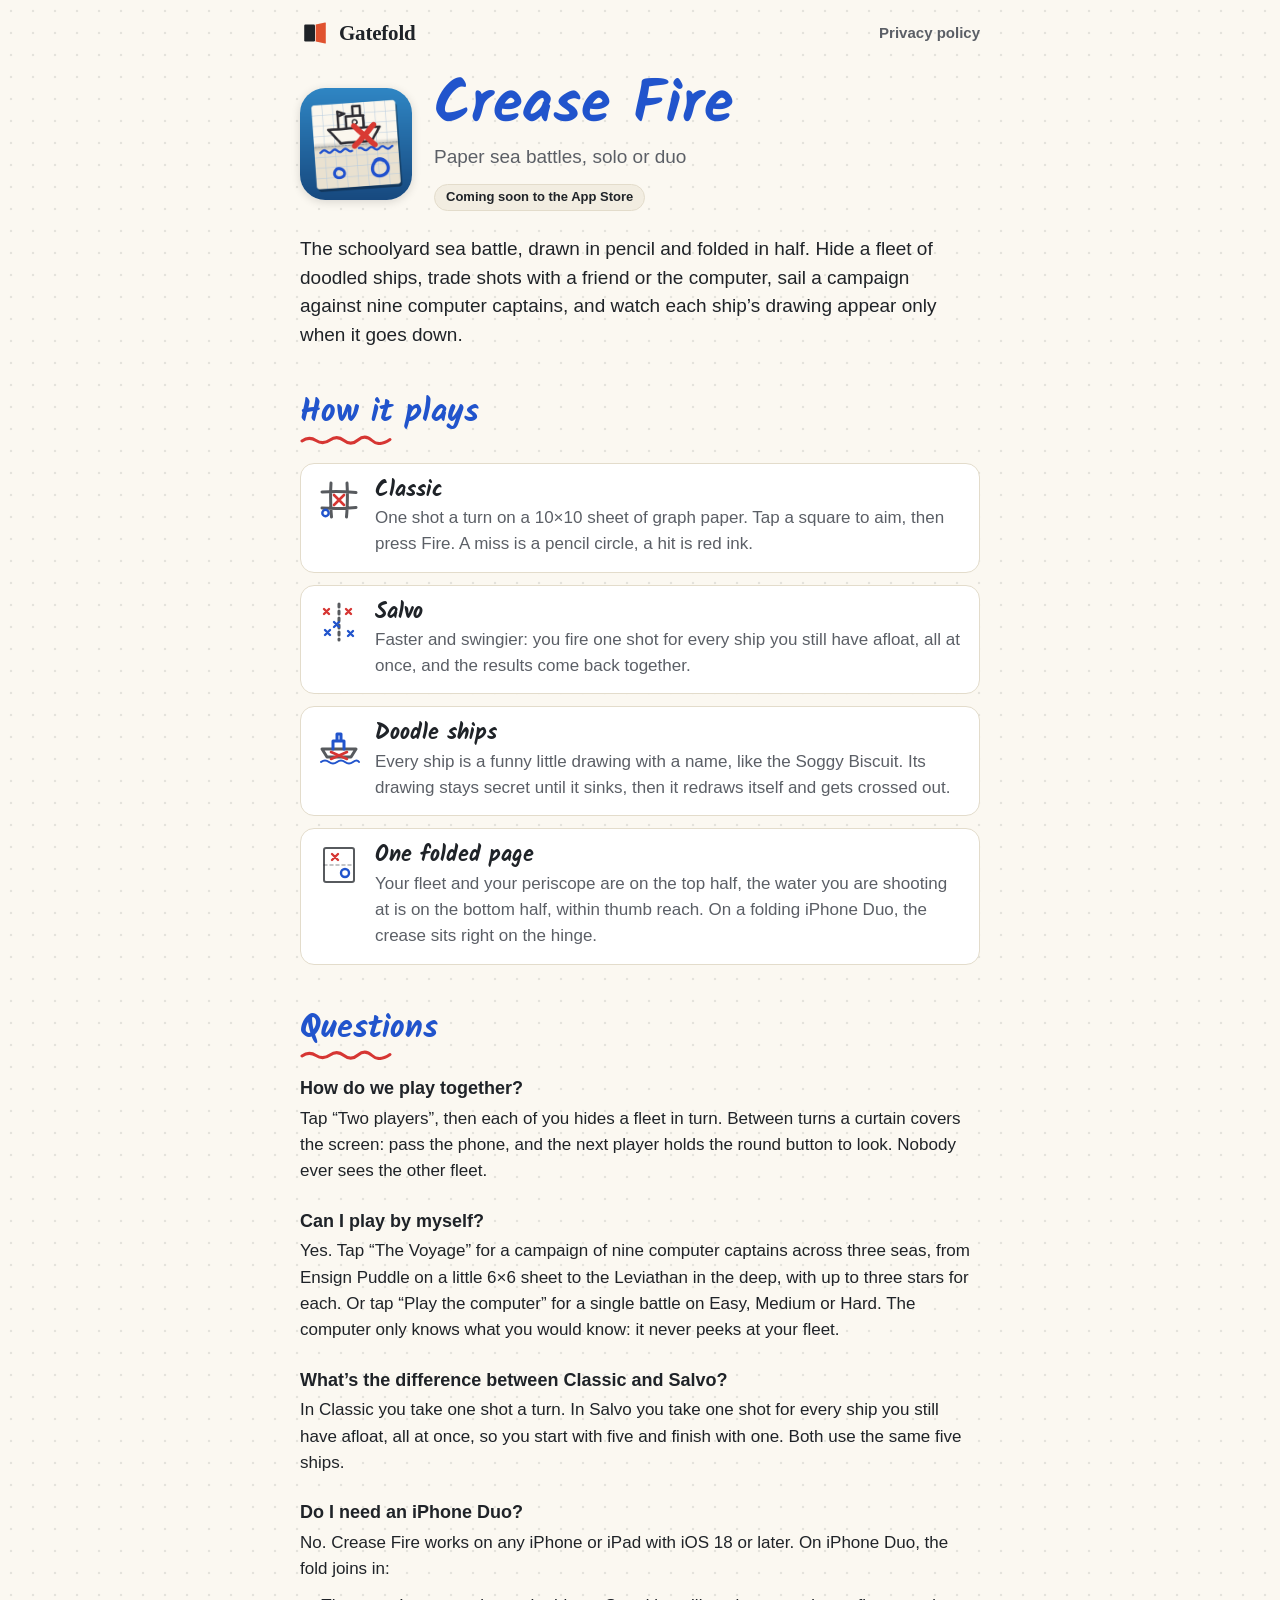
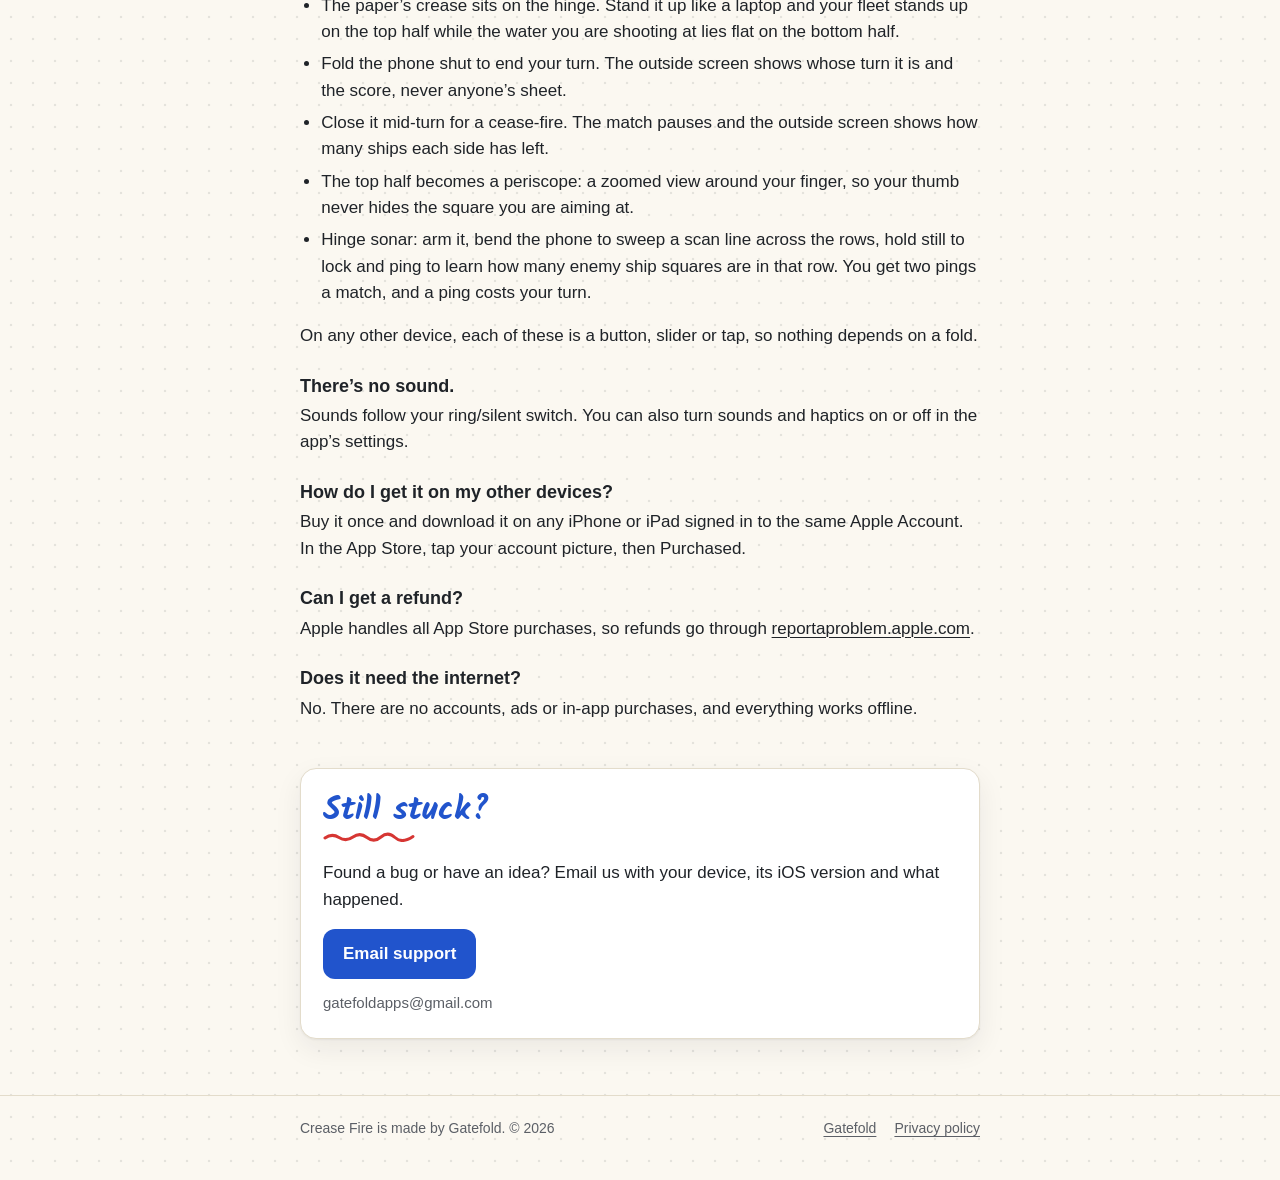
==== crease-fire/index.html @ d8b318d7 "Add files via upload" ====
<!doctype html>
<html lang="en">
<head>
  <meta charset="utf-8">
  <meta name="viewport" content="width=device-width, initial-scale=1">
  <title>Crease Fire Support</title>
  <meta name="description" content="Help for Crease Fire, a paper sea battle for two on iPhone, iPad and iPhone Duo.">
  <meta name="theme-color" content="#fbf8f1" media="(prefers-color-scheme: light)">
  <meta name="theme-color" content="#161513" media="(prefers-color-scheme: dark)">
  <link rel="canonical" href="https://gatefoldapps.github.io/crease-fire/">
  <link rel="icon" href="../favicon.svg" type="image/svg+xml">
  <link rel="apple-touch-icon" href="../apple-touch-icon.png">
  <meta property="og:type" content="website">
  <meta property="og:title" content="Crease Fire">
  <meta property="og:description" content="The schoolyard sea battle, drawn in pencil and folded in half.">
  <meta property="og:url" content="https://gatefoldapps.github.io/crease-fire/">
  <meta property="og:image" content="https://gatefoldapps.github.io/assets/crease-fire-share.png">
  <meta name="twitter:card" content="summary">
  <link rel="preload" href="../assets/fonts/kalam-bold.woff2" as="font" type="font/woff2" crossorigin>
  <link rel="stylesheet" href="../assets/site.css">
</head>
<body class="napkin">
  <a class="skip" href="#main">Skip to content</a>

  <header class="site-header">
    <div class="wrap">
      <a class="brand" href="../" aria-label="Gatefold home">
        <svg class="mark" viewBox="0 0 64 64" aria-hidden="true"><rect class="ink" x="9" y="14" width="23" height="36" rx="2.5"/><path class="flap" d="M33.5 14 L53.6 9.4 Q55 9.1 55 10.5 L55 53.5 Q55 54.9 53.6 54.6 L33.5 50 Z"/></svg>
        Gatefold
      </a>
      <a class="header-link" href="privacy/">Privacy policy</a>
    </div>
  </header>

  <main id="main" class="wrap">
    <section class="app-hero">
      <img src="../assets/crease-fire-icon.png" width="112" height="112" alt="Crease Fire app icon">
      <div>
        <h1>Crease Fire</h1>
        <p class="subtitle">Paper sea battles, solo or duo</p>
        <span class="badge">Coming soon to the App Store</span>
      </div>
    </section>
    <p class="lead">The schoolyard sea battle, drawn in pencil and folded in half. Hide a fleet of doodled ships, trade shots with a friend or the computer, sail a campaign against nine computer captains, and watch each ship&rsquo;s drawing appear only when it goes down.</p>

    <h2>How it plays</h2>
    <ul class="games">
      <li>
        <svg viewBox="0 0 44 44" aria-hidden="true">
          <path class="ink-pencil" d="M14 5 Q13 22 14.5 39 M30 5 Q31 22 29.5 39 M5 14 Q22 13 39 14.5 M5 30 Q22 31 39 29.5"/>
          <path class="ink-red" style="stroke-width:2.6" d="M17 17 L27 27 M27 17 L17 27"/>
          <circle class="ink-blue" style="stroke-width:2.4" cx="8.5" cy="35" r="3.2"/>
        </svg>
        <div><strong>Classic</strong><p>One shot a turn on a 10&times;10 sheet of graph paper. Tap a square to aim, then press Fire. A miss is a pencil circle, a hit is red ink.</p></div>
      </li>
      <li>
        <svg viewBox="0 0 44 44" aria-hidden="true">
          <path class="ink-pencil" style="stroke-dasharray:3 4" d="M22 4 V40"/>
          <path class="ink-red" style="stroke-width:2.4" d="M7 9 L12 14 M12 9 L7 14 M29 9 L34 14 M34 9 L29 14"/>
          <path class="ink-blue" style="stroke-width:2.4" d="M8 30 L13 35 M13 30 L8 35 M17 22 L22 27 M22 22 L17 27 M31 31 L36 36 M36 31 L31 36"/>
        </svg>
        <div><strong>Salvo</strong><p>Faster and swingier: you fire one shot for every ship you still have afloat, all at once, and the results come back together.</p></div>
      </li>
      <li>
        <svg viewBox="0 0 44 44" aria-hidden="true">
          <path class="ink-pencil" d="M5 28 L39 28 L34 36 L10 36 Z"/>
          <path class="ink-blue" d="M16 28 V20 H27 V28 M20 20 V13 H24 V20"/>
          <path class="ink-red" style="stroke-width:2.6" d="M14 31 L30 38 M30 31 L14 38"/>
          <path class="ink-blue" style="stroke-width:2" d="M4 41 Q8 38 12 41 T20 41 T28 41 T36 41 T42 41"/>
        </svg>
        <div><strong>Doodle ships</strong><p>Every ship is a funny little drawing with a name, like the Soggy Biscuit. Its drawing stays secret until it sinks, then it redraws itself and gets crossed out.</p></div>
      </li>
      <li>
        <svg viewBox="0 0 44 44" aria-hidden="true">
          <rect class="ink-pencil" style="stroke-width:2" x="7" y="5" width="30" height="34" rx="2"/>
          <path class="ink-fold" d="M7 22 H37"/>
          <path class="ink-red" style="stroke-width:2.4" d="M15 11 L21 17 M21 11 L15 17"/>
          <circle class="ink-blue" style="stroke-width:2.4" cx="28" cy="30" r="4"/>
        </svg>
        <div><strong>One folded page</strong><p>Your fleet and your periscope are on the top half, the water you are shooting at is on the bottom half, within thumb reach. On a folding iPhone Duo, the crease sits right on the hinge.</p></div>
      </li>
    </ul>

    <h2>Questions</h2>
    <div class="faq">
      <h3>How do we play together?</h3>
      <p>Tap &ldquo;Two players&rdquo;, then each of you hides a fleet in turn. Between turns a curtain covers the screen: pass the phone, and the next player holds the round button to look. Nobody ever sees the other fleet.</p>

      <h3>Can I play by myself?</h3>
      <p>Yes. Tap &ldquo;The Voyage&rdquo; for a campaign of nine computer captains across three seas, from Ensign Puddle on a little 6&times;6 sheet to the Leviathan in the deep, with up to three stars for each. Or tap &ldquo;Play the computer&rdquo; for a single battle on Easy, Medium or Hard. The computer only knows what you would know: it never peeks at your fleet.</p>

      <h3>What&rsquo;s the difference between Classic and Salvo?</h3>
      <p>In Classic you take one shot a turn. In Salvo you take one shot for every ship you still have afloat, all at once, so you start with five and finish with one. Both use the same five ships.</p>

      <h3>Do I need an iPhone Duo?</h3>
      <p>No. Crease Fire works on any iPhone or iPad with iOS 18 or later. On iPhone Duo, the fold joins in:</p>
      <ul>
        <li>The paper&rsquo;s crease sits on the hinge. Stand it up like a laptop and your fleet stands up on the top half while the water you are shooting at lies flat on the bottom half.</li>
        <li>Fold the phone shut to end your turn. The outside screen shows whose turn it is and the score, never anyone&rsquo;s sheet.</li>
        <li>Close it mid-turn for a cease-fire. The match pauses and the outside screen shows how many ships each side has left.</li>
        <li>The top half becomes a periscope: a zoomed view around your finger, so your thumb never hides the square you are aiming at.</li>
        <li>Hinge sonar: arm it, bend the phone to sweep a scan line across the rows, hold still to lock and ping to learn how many enemy ship squares are in that row. You get two pings a match, and a ping costs your turn.</li>
      </ul>
      <p>On any other device, each of these is a button, slider or tap, so nothing depends on a fold.</p>

      <h3>There&rsquo;s no sound.</h3>
      <p>Sounds follow your ring/silent switch. You can also turn sounds and haptics on or off in the app&rsquo;s settings.</p>

      <h3>How do I get it on my other devices?</h3>
      <p>Buy it once and download it on any iPhone or iPad signed in to the same Apple Account. In the App Store, tap your account picture, then Purchased.</p>

      <h3>Can I get a refund?</h3>
      <p>Apple handles all App Store purchases, so refunds go through <a href="https://reportaproblem.apple.com">reportaproblem.apple.com</a>.</p>

      <h3>Does it need the internet?</h3>
      <p>No. There are no accounts, ads or in-app purchases, and everything works offline.</p>
    </div>

    <section class="contact-card" aria-labelledby="help-title">
      <h2 id="help-title">Still stuck?</h2>
      <p>Found a bug or have an idea? Email us with your device, its iOS version and what happened.</p>
      <a class="button" href="mailto:gatefoldapps@gmail.com?subject=Crease%20Fire%20support">Email support</a>
      <span class="address">gatefoldapps@gmail.com</span>
    </section>
  </main>

  <footer class="site-footer">
    <div class="wrap">
      <span>Crease Fire is made by Gatefold. &copy; 2026</span>
      <nav aria-label="Footer">
        <a href="../">Gatefold</a>
        <a href="privacy/">Privacy policy</a>
      </nav>
    </div>
  </footer>
</body>
</html>
---- assets/site.css ----
/* Gatefold site styles. Plain CSS, no build step. */

@font-face {
  font-family: "Kalam";
  src: url("fonts/kalam-bold.woff2") format("woff2");
  font-weight: 700;
  font-style: normal;
  font-display: swap;
}

:root {
  color-scheme: light dark;
  --paper: #fbf8f1;
  --paper-raised: #ffffff;
  --paper-sunk: #f2ede1;
  --ink: #1f2328;
  --ink-soft: #5b5f66;
  --rule: #e3dccb;
  --accent: #e0522f;
  --accent-ink: #b33c1c;
  --blue: #2154cc;
  --red: #d63633;
  --green: #218a52;
  --dot: rgba(31, 35, 40, 0.1);
  --shadow: 0 1px 2px rgba(31, 35, 40, 0.06), 0 10px 28px rgba(31, 35, 40, 0.07);
  --radius: 16px;
  --sans: -apple-system, BlinkMacSystemFont, "Segoe UI", Roboto, Helvetica, Arial, sans-serif;
  --serif: ui-serif, "New York", "Iowan Old Style", Georgia, serif;
  --hand: "Kalam", "Marker Felt", "Comic Sans MS", cursive;
}

@media (prefers-color-scheme: dark) {
  :root {
    --paper: #161513;
    --paper-raised: #201e1b;
    --paper-sunk: #2a2723;
    --ink: #eee8dc;
    --ink-soft: #aba498;
    --rule: #38332c;
    --accent: #ff7b57;
    --accent-ink: #ff9375;
    --blue: #93afff;
    --red: #ff8077;
    --green: #6fd39b;
    --dot: rgba(238, 232, 220, 0.08);
    --shadow: 0 1px 2px rgba(0, 0, 0, 0.45), 0 10px 28px rgba(0, 0, 0, 0.35);
  }
}

* { box-sizing: border-box; }

html { -webkit-text-size-adjust: 100%; }

body {
  margin: 0;
  background: var(--paper);
  color: var(--ink);
  font: 17px/1.55 var(--sans);
  -webkit-font-smoothing: antialiased;
  overflow-x: hidden;
}

a {
  color: inherit;
  text-decoration-thickness: 1px;
  text-underline-offset: 3px;
}

a:focus-visible {
  outline: 3px solid var(--accent);
  outline-offset: 3px;
  border-radius: 4px;
}

img { max-width: 100%; }

.wrap {
  max-width: 720px;
  margin: 0 auto;
  padding: 0 20px;
}

h1, h2, h3 { margin: 0 0 0.5em; line-height: 1.2; }
p { margin: 0 0 1em; }
ul { margin: 0 0 1em; padding-left: 1.25em; }
li + li { margin-top: 0.35em; }

.skip {
  position: absolute;
  left: -999px;
  top: 8px;
  background: var(--paper-raised);
  padding: 8px 14px;
  border-radius: 8px;
  z-index: 10;
}
.skip:focus { left: 12px; }

/* Header and footer */

.site-header { padding: 18px 0 6px; }
.site-header .wrap {
  display: flex;
  align-items: center;
  justify-content: space-between;
  gap: 12px;
}

.brand {
  display: inline-flex;
  align-items: center;
  gap: 9px;
  font: 600 21px/1 var(--serif);
  letter-spacing: -0.01em;
  text-decoration: none;
  color: var(--ink);
}
.brand svg { width: 30px; height: 30px; flex: none; }

.mark .ink { fill: var(--ink); }
.mark .flap { fill: var(--accent); }

.header-link {
  font-size: 15px;
  font-weight: 600;
  color: var(--ink-soft);
  text-decoration: none;
}
.header-link:hover { color: var(--ink); }

.site-footer {
  margin-top: 56px;
  border-top: 1px solid var(--rule);
  padding: 22px 0 40px;
  color: var(--ink-soft);
  font-size: 14px;
}
.site-footer .wrap {
  display: flex;
  flex-wrap: wrap;
  justify-content: space-between;
  gap: 8px 20px;
}
.site-footer a { color: var(--ink-soft); }
.site-footer nav { display: flex; flex-wrap: wrap; gap: 6px 18px; }

/* Studio home */

.hero { text-align: center; padding: 18px 0 0; }
.hero h1 {
  font: 600 clamp(36px, 8vw, 56px)/1.06 var(--serif);
  letter-spacing: -0.02em;
  margin: 0 0 14px;
}
.lead {
  font-size: 19px;
  line-height: 1.5;
  color: var(--ink-soft);
  max-width: 34em;
}
.hero .lead { margin: 0 auto; }

/* The gatefold that opens on load */

.fold-stage {
  overflow: hidden;
  padding: 34px 0 46px;
}
.fold-art {
  --w: min(210px, 44vw);
  position: relative;
  width: var(--w);
  aspect-ratio: 3 / 4;
  margin: 0 auto;
  perspective: 1100px;
}
.fold-inside {
  position: absolute;
  inset: 0;
  border-radius: 4px;
  background:
    radial-gradient(var(--dot) 1.2px, transparent 1.5px) 0 0 / 13px 13px,
    var(--paper-raised);
  box-shadow: var(--shadow);
}
.fold-inside::after {
  content: "";
  position: absolute;
  top: 0;
  bottom: 0;
  left: calc(50% - 0.5px);
  width: 1px;
  background: var(--rule);
  box-shadow: 0 0 12px 3px rgba(0, 0, 0, 0.05);
}
.fold-inside svg {
  position: absolute;
  inset: 0;
  width: 100%;
  height: 100%;
}
.doodle {
  fill: none;
  stroke-width: 3.4;
  stroke-linecap: round;
  stroke-linejoin: round;
}
.doodle.grid { stroke: var(--ink); opacity: 0.8; }
.doodle.x { stroke: var(--blue); }
.doodle.o { stroke: var(--red); }

.flap {
  position: absolute;
  top: 0;
  bottom: 0;
  width: 50%;
  transform-style: preserve-3d;
}
.flap-l { left: 0; transform-origin: left center; }
.flap-r { right: 0; transform-origin: right center; }
.flap > span {
  position: absolute;
  inset: 0;
  -webkit-backface-visibility: hidden;
  backface-visibility: hidden;
}
.flap .front { background: var(--accent); }
.flap-l .front { border-radius: 4px 0 0 4px; box-shadow: inset -1px 0 0 rgba(0, 0, 0, 0.18); }
.flap-r .front { border-radius: 0 4px 4px 0; }
.flap .back {
  transform: rotateY(180deg);
  background: linear-gradient(90deg, var(--paper-sunk), var(--paper-raised));
  box-shadow: var(--shadow);
}
.flap-l .back { border-radius: 0 4px 4px 0; }
.flap-r .back { border-radius: 4px 0 0 4px; background: linear-gradient(270deg, var(--paper-sunk), var(--paper-raised)); }

.flap-l { animation: open-left 1.25s cubic-bezier(0.3, 0.75, 0.25, 1) 0.35s both; }
.flap-r { animation: open-right 1.25s cubic-bezier(0.3, 0.75, 0.25, 1) 0.5s both; }

@keyframes open-left {
  from { transform: rotateY(0deg); }
  to { transform: rotateY(-152deg); }
}
@keyframes open-right {
  from { transform: rotateY(0deg); }
  to { transform: rotateY(152deg); }
}

.doodle.draw {
  /* Dash 1, gap 2: hidden at offset 1 with no stray round caps, fully drawn at 0. */
  stroke-dasharray: 1 2;
  stroke-dashoffset: 1;
  animation: draw 0.45s ease-out forwards;
}
.doodle.d1 { animation-delay: 1.2s; }
.doodle.d2 { animation-delay: 1.35s; }
.doodle.d3 { animation-delay: 1.5s; }
.doodle.d4 { animation-delay: 1.65s; }
.doodle.d5 { animation-delay: 1.95s; }
.doodle.d6 { animation-delay: 2.3s; }
.doodle.d7 { animation-delay: 2.65s; }

@keyframes draw { to { stroke-dashoffset: 0; } }

@media (prefers-reduced-motion: reduce) {
  .flap-l, .flap-r, .doodle.draw { animation: none; }
  .flap-l { transform: rotateY(-152deg); }
  .flap-r { transform: rotateY(152deg); }
  .doodle.draw { stroke-dashoffset: 0; }
}

/* App cards */

.section-title {
  font: 600 25px/1.25 var(--serif);
  letter-spacing: -0.01em;
  margin: 0 0 16px;
}

.app-card {
  display: grid;
  grid-template-columns: 92px 1fr;
  gap: 20px;
  align-items: start;
  padding: 22px;
  background: var(--paper-raised);
  border: 1px solid var(--rule);
  border-radius: var(--radius);
  box-shadow: var(--shadow);
}
.app-card img {
  display: block;
  width: 92px;
  height: 92px;
  border-radius: 22.5%;
  box-shadow: 0 1px 3px rgba(0, 0, 0, 0.15);
}
.app-card h3 {
  font: 600 22px/1.2 var(--serif);
  margin: 0 0 2px;
}
.app-card h3 a { text-decoration: none; }
.app-card h3 a:hover { text-decoration: underline; }
.app-card .tagline { color: var(--ink-soft); margin: 0 0 10px; }
.app-card p { margin: 0 0 12px; }

.badge {
  display: inline-block;
  font-size: 13px;
  font-weight: 600;
  line-height: 1.3;
  padding: 4px 11px;
  border-radius: 999px;
  background: var(--paper-sunk);
  border: 1px solid var(--rule);
}

.links {
  display: flex;
  flex-wrap: wrap;
  gap: 6px 18px;
  margin-top: 14px;
  font-weight: 600;
  font-size: 16px;
}
.links a { color: var(--accent-ink); text-decoration: none; }
.links a:hover { text-decoration: underline; }

.more { color: var(--ink-soft); margin: 18px 4px 0; }

.contact {
  margin-top: 52px;
}
.contact p { color: var(--ink-soft); }
.email {
  font-size: clamp(19px, 5vw, 22px);
  font-weight: 600;
  color: var(--accent-ink);
  word-break: break-word;
}

@media (max-width: 440px) {
  .app-card { grid-template-columns: 64px 1fr; gap: 14px; padding: 18px 16px; }
  .app-card img { width: 64px; height: 64px; }
}

/* Napkin Games pages */

body.napkin {
  background:
    radial-gradient(var(--dot) 1.3px, transparent 1.6px) 0 0 / 22px 22px,
    var(--paper);
}

.napkin .hand,
.napkin h1,
.napkin h2 {
  font-family: var(--hand);
  font-weight: 700;
  color: var(--blue);
  letter-spacing: 0;
}

.app-hero {
  display: flex;
  flex-wrap: wrap;
  align-items: center;
  gap: 16px 22px;
  padding: 22px 0 6px;
}
.app-hero img {
  width: 112px;
  height: 112px;
  border-radius: 22.5%;
  box-shadow: 0 2px 10px rgba(0, 0, 0, 0.14);
  flex: none;
}
.app-hero h1 {
  font-size: clamp(42px, 10vw, 60px);
  line-height: 1;
  margin: 0 0 6px;
}
.app-hero .subtitle {
  font-size: 19px;
  color: var(--ink-soft);
  margin: 0 0 12px;
}

.napkin .lead { margin: 18px 0 0; color: var(--ink); }

.napkin h2 {
  font-size: 32px;
  line-height: 1.1;
  margin: 46px 0 18px;
}
.napkin h2::after {
  content: "";
  display: block;
  width: 92px;
  height: 10px;
  margin-top: 4px;
  background: var(--red);
  -webkit-mask: url("data:image/svg+xml,%3Csvg xmlns='http://www.w3.org/2000/svg' viewBox='0 0 92 10'%3E%3Cpath d='M2 6 Q9 1 16 5.5 T30 5 T44 5.5 T58 5 T72 5.5 T90 4.5' fill='none' stroke='black' stroke-width='3' stroke-linecap='round'/%3E%3C/svg%3E") no-repeat;
  mask: url("data:image/svg+xml,%3Csvg xmlns='http://www.w3.org/2000/svg' viewBox='0 0 92 10'%3E%3Cpath d='M2 6 Q9 1 16 5.5 T30 5 T44 5.5 T58 5 T72 5.5 T90 4.5' fill='none' stroke='black' stroke-width='3' stroke-linecap='round'/%3E%3C/svg%3E") no-repeat;
}

.games {
  list-style: none;
  padding: 0;
  margin: 0;
  display: grid;
  gap: 12px;
}
.games li {
  display: grid;
  grid-template-columns: 44px 1fr;
  gap: 14px;
  align-items: start;
  margin: 0;
  padding: 14px 16px;
  background: var(--paper-raised);
  border: 1px solid var(--rule);
  border-radius: 14px;
}
.games svg {
  width: 44px;
  height: 44px;
  fill: none;
  stroke-width: 3;
  stroke-linecap: round;
  stroke-linejoin: round;
}
.games .ink-blue { stroke: var(--blue); }
.games .ink-red { stroke: var(--red); }
.games .ink-green { stroke: var(--green); }
.games .ink-fold { stroke: var(--ink); opacity: 0.35; stroke-width: 1.5; stroke-dasharray: 3 3; }
.games .ink-pencil { stroke: var(--ink); opacity: 0.75; }
.games .fill-blue { fill: var(--blue); stroke: none; }
.games .fill-red { fill: var(--red); stroke: none; }
.games strong {
  display: block;
  font-family: var(--hand);
  font-size: 22px;
  line-height: 1.15;
  color: var(--ink);
  margin-bottom: 2px;
}
.games p { margin: 0; color: var(--ink-soft); }

.faq h3 {
  font-size: 18px;
  font-weight: 650;
  margin: 26px 0 6px;
}
.faq h3:first-of-type { margin-top: 0; }
.faq p, .faq ul { color: var(--ink); }
.faq p { margin: 0 0 0.6em; }

.contact-card {
  margin-top: 46px;
  padding: 24px 22px;
  background: var(--paper-raised);
  border: 1px solid var(--rule);
  border-radius: var(--radius);
  box-shadow: var(--shadow);
}
.contact-card h2 { margin-top: 0; }
.contact-card p { margin: 0 0 16px; }

.button {
  display: inline-block;
  padding: 12px 20px;
  border-radius: 12px;
  background: var(--blue);
  color: #fff;
  font-weight: 650;
  text-decoration: none;
}
.button:hover { filter: brightness(1.08); }
@media (prefers-color-scheme: dark) {
  .button { color: #10131c; }
}
.address {
  display: block;
  margin-top: 12px;
  color: var(--ink-soft);
  font-size: 15px;
  word-break: break-word;
}

/* Privacy policy */

.policy h1 {
  font-size: clamp(38px, 9vw, 52px);
  line-height: 1.05;
  margin: 22px 0 6px;
}
.policy .meta { color: var(--ink-soft); margin: 0 0 22px; }
.policy h2 {
  font-size: 26px;
  margin: 36px 0 10px;
}
.policy h2::after { width: 70px; }
.summary {
  padding: 18px 20px;
  border-radius: 14px;
  background: var(--paper-raised);
  border: 1px solid var(--rule);
  border-left: 5px solid var(--blue);
  font-size: 18px;
}
.summary p:last-child { margin-bottom: 0; }

/* 404 */

.lost {
  text-align: center;
  padding: 60px 0 20px;
}
.lost h1 {
  font: 600 clamp(32px, 7vw, 46px)/1.1 var(--serif);
  margin-bottom: 12px;
}
.lost p { color: var(--ink-soft); }
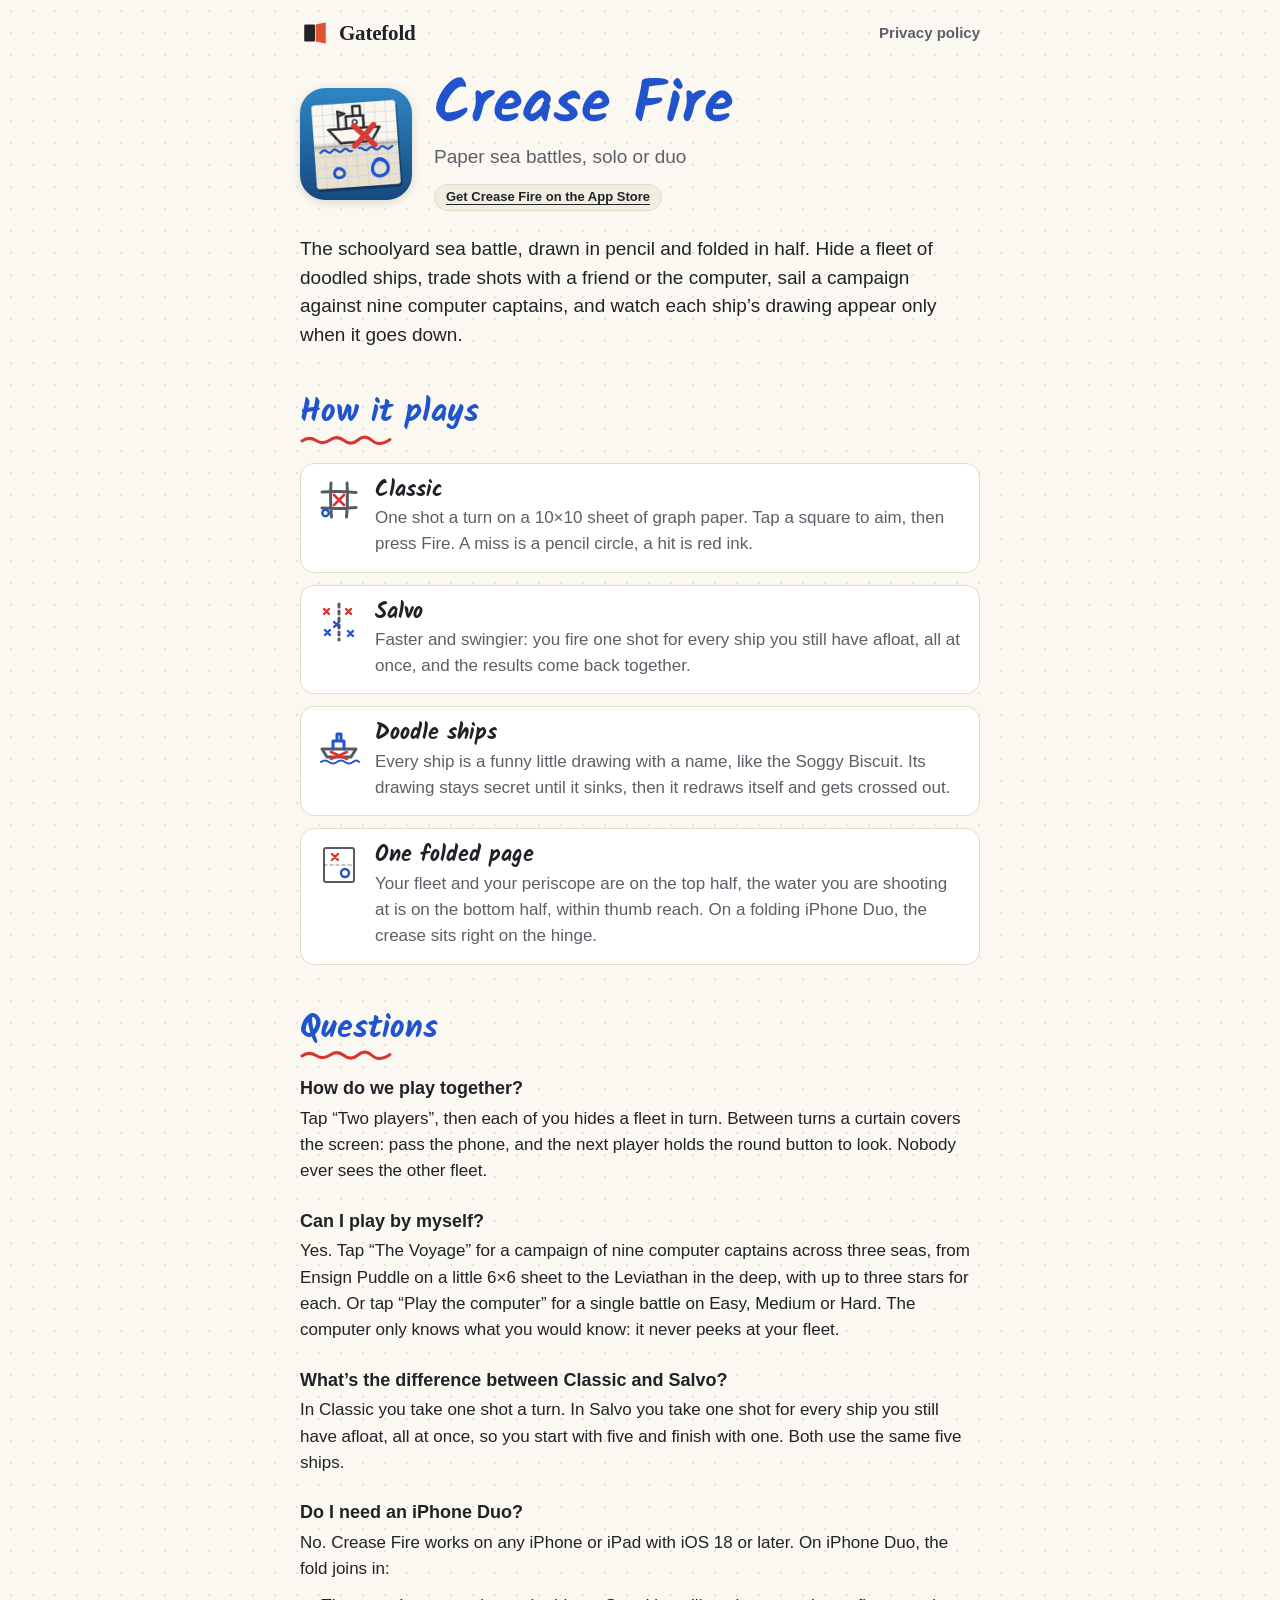
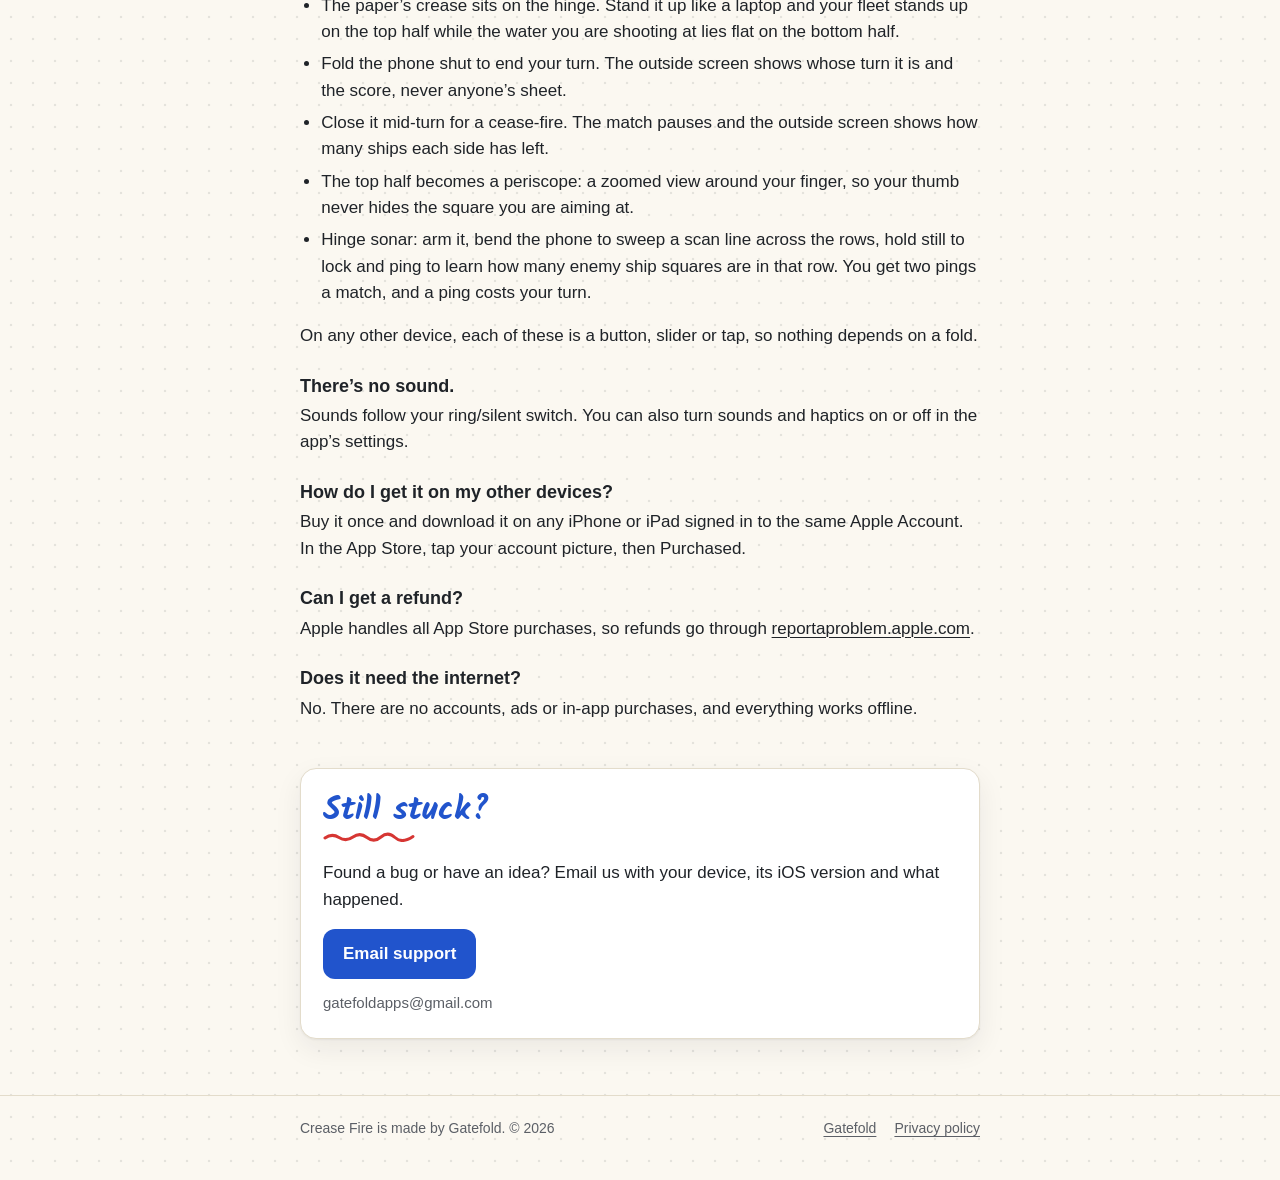
==== commit a4d1fe5d: "Update badge to link to App Store" ====
--- a/crease-fire/index.html
+++ b/crease-fire/index.html
@@ -38,7 +38,7 @@
       <div>
         <h1>Crease Fire</h1>
         <p class="subtitle">Paper sea battles, solo or duo</p>
-        <span class="badge">Coming soon to the App Store</span>
+        <a class="badge" href="https://apps.apple.com/us/app/crease-fire/id6823914164">Get Crease Fire on the App Store</a>
       </div>
     </section>
     <p class="lead">The schoolyard sea battle, drawn in pencil and folded in half. Hide a fleet of doodled ships, trade shots with a friend or the computer, sail a campaign against nine computer captains, and watch each ship&rsquo;s drawing appear only when it goes down.</p>
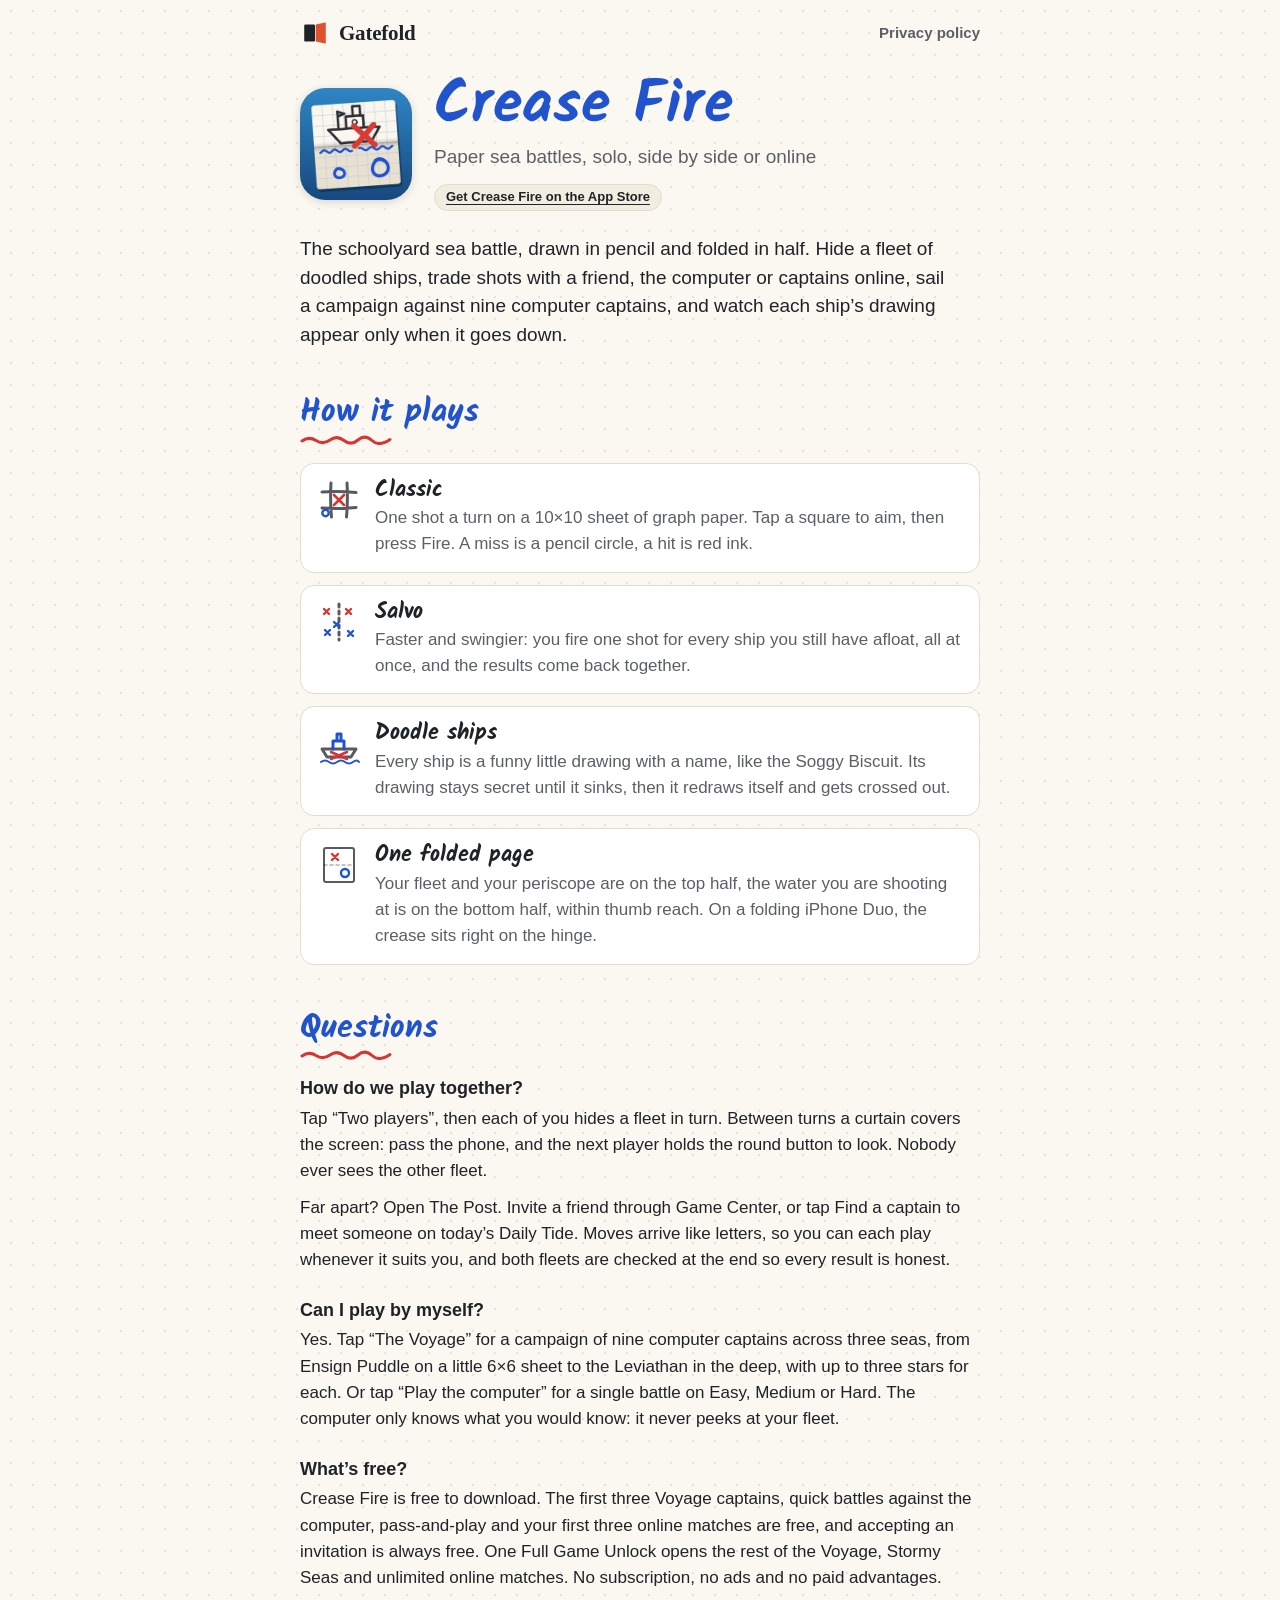
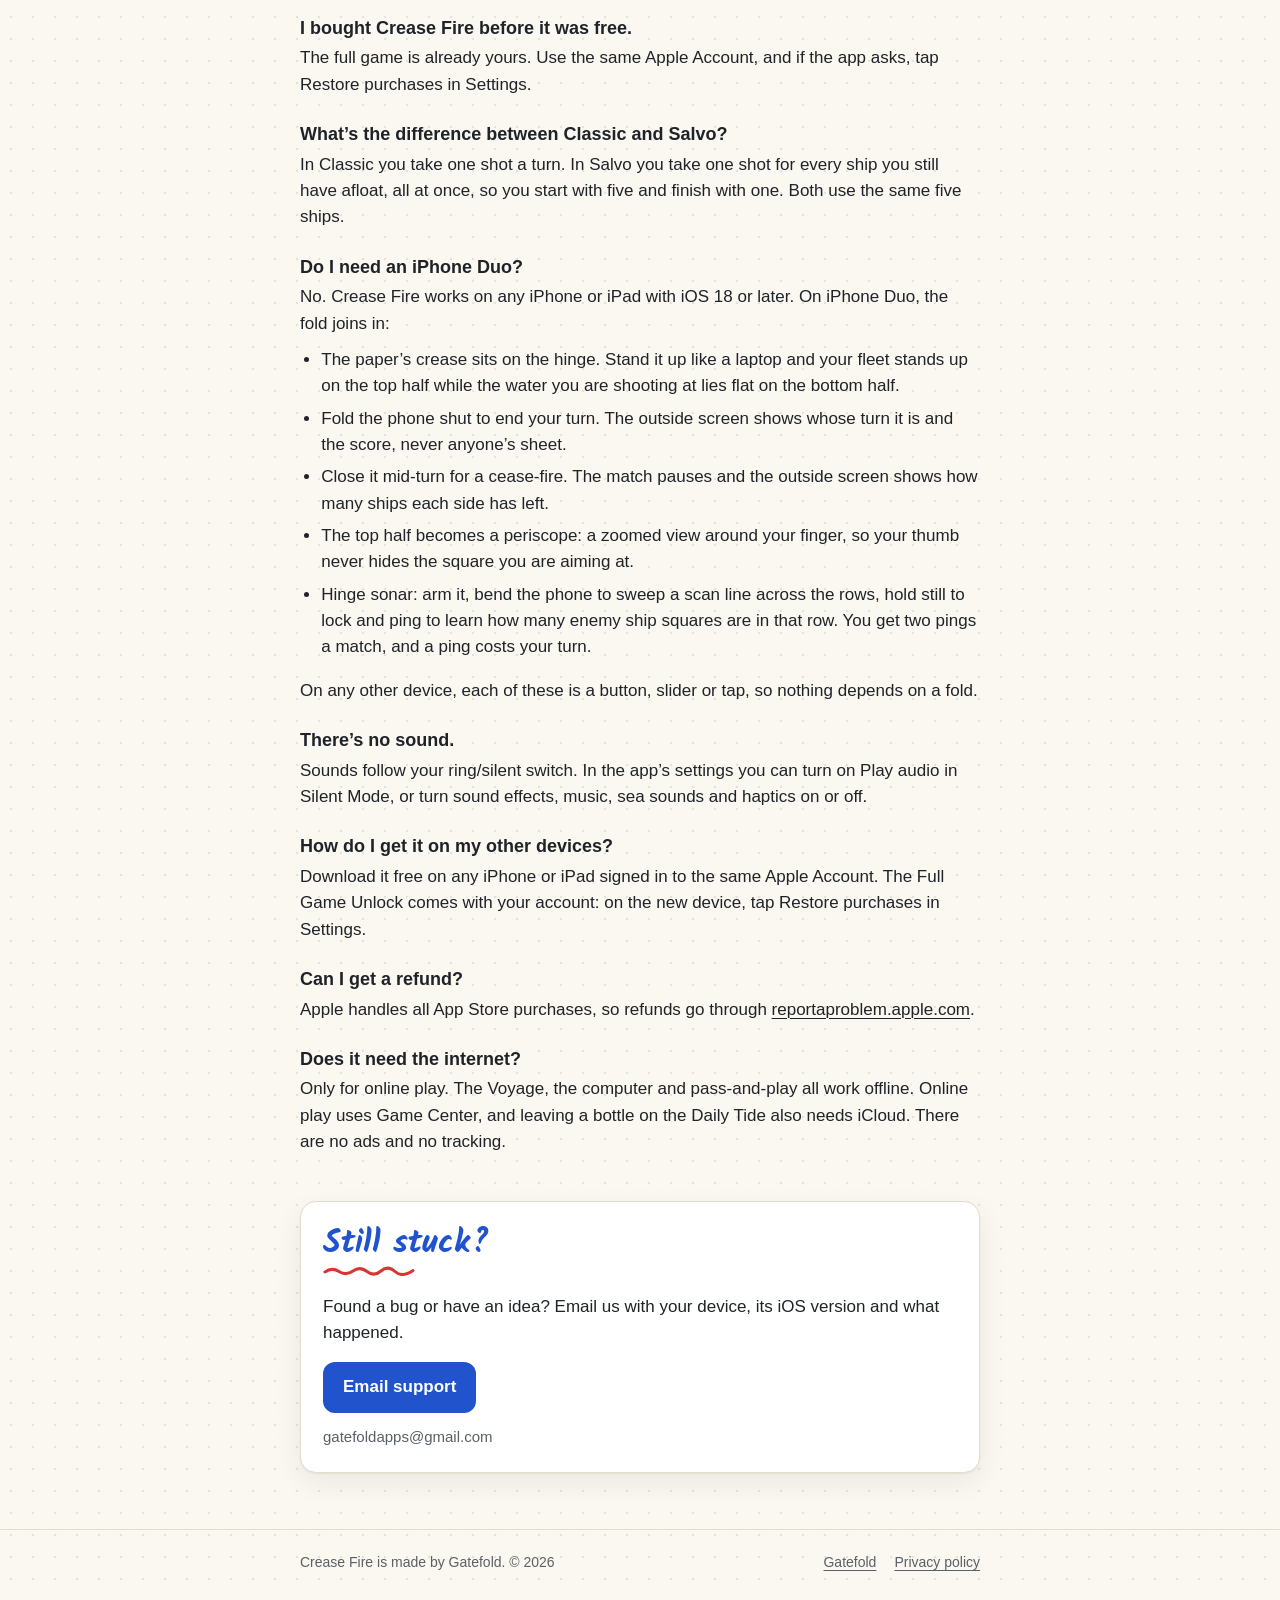
==== commit 217c73cd: "Crease Fire support page for 1.1: free download, Full Game Unlock, online play" ====
--- a/crease-fire/index.html
+++ b/crease-fire/index.html
@@ -37,11 +37,11 @@
       <img src="../assets/crease-fire-icon.png" width="112" height="112" alt="Crease Fire app icon">
       <div>
         <h1>Crease Fire</h1>
-        <p class="subtitle">Paper sea battles, solo or duo</p>
+        <p class="subtitle">Paper sea battles, solo, side by side or online</p>
         <a class="badge" href="https://apps.apple.com/us/app/crease-fire/id6823914164">Get Crease Fire on the App Store</a>
       </div>
     </section>
-    <p class="lead">The schoolyard sea battle, drawn in pencil and folded in half. Hide a fleet of doodled ships, trade shots with a friend or the computer, sail a campaign against nine computer captains, and watch each ship&rsquo;s drawing appear only when it goes down.</p>
+    <p class="lead">The schoolyard sea battle, drawn in pencil and folded in half. Hide a fleet of doodled ships, trade shots with a friend, the computer or captains online, sail a campaign against nine computer captains, and watch each ship&rsquo;s drawing appear only when it goes down.</p>
 
     <h2>How it plays</h2>
     <ul class="games">
@@ -85,9 +85,16 @@
     <div class="faq">
       <h3>How do we play together?</h3>
       <p>Tap &ldquo;Two players&rdquo;, then each of you hides a fleet in turn. Between turns a curtain covers the screen: pass the phone, and the next player holds the round button to look. Nobody ever sees the other fleet.</p>
+      <p>Far apart? Open The Post. Invite a friend through Game Center, or tap Find a captain to meet someone on today&rsquo;s Daily Tide. Moves arrive like letters, so you can each play whenever it suits you, and both fleets are checked at the end so every result is honest.</p>
 
       <h3>Can I play by myself?</h3>
       <p>Yes. Tap &ldquo;The Voyage&rdquo; for a campaign of nine computer captains across three seas, from Ensign Puddle on a little 6&times;6 sheet to the Leviathan in the deep, with up to three stars for each. Or tap &ldquo;Play the computer&rdquo; for a single battle on Easy, Medium or Hard. The computer only knows what you would know: it never peeks at your fleet.</p>
+
+      <h3>What&rsquo;s free?</h3>
+      <p>Crease Fire is free to download. The first three Voyage captains, quick battles against the computer, pass-and-play and your first three online matches are free, and accepting an invitation is always free. One Full Game Unlock opens the rest of the Voyage, Stormy Seas and unlimited online matches. No subscription, no ads and no paid advantages.</p>
+
+      <h3>I bought Crease Fire before it was free.</h3>
+      <p>The full game is already yours. Use the same Apple Account, and if the app asks, tap Restore purchases in Settings.</p>
 
       <h3>What&rsquo;s the difference between Classic and Salvo?</h3>
       <p>In Classic you take one shot a turn. In Salvo you take one shot for every ship you still have afloat, all at once, so you start with five and finish with one. Both use the same five ships.</p>
@@ -104,16 +111,16 @@
       <p>On any other device, each of these is a button, slider or tap, so nothing depends on a fold.</p>
 
       <h3>There&rsquo;s no sound.</h3>
-      <p>Sounds follow your ring/silent switch. You can also turn sounds and haptics on or off in the app&rsquo;s settings.</p>
+      <p>Sounds follow your ring/silent switch. In the app&rsquo;s settings you can turn on Play audio in Silent Mode, or turn sound effects, music, sea sounds and haptics on or off.</p>
 
       <h3>How do I get it on my other devices?</h3>
-      <p>Buy it once and download it on any iPhone or iPad signed in to the same Apple Account. In the App Store, tap your account picture, then Purchased.</p>
+      <p>Download it free on any iPhone or iPad signed in to the same Apple Account. The Full Game Unlock comes with your account: on the new device, tap Restore purchases in Settings.</p>
 
       <h3>Can I get a refund?</h3>
       <p>Apple handles all App Store purchases, so refunds go through <a href="https://reportaproblem.apple.com">reportaproblem.apple.com</a>.</p>
 
       <h3>Does it need the internet?</h3>
-      <p>No. There are no accounts, ads or in-app purchases, and everything works offline.</p>
+      <p>Only for online play. The Voyage, the computer and pass-and-play all work offline. Online play uses Game Center, and leaving a bottle on the Daily Tide also needs iCloud. There are no ads and no tracking.</p>
     </div>
 
     <section class="contact-card" aria-labelledby="help-title">
